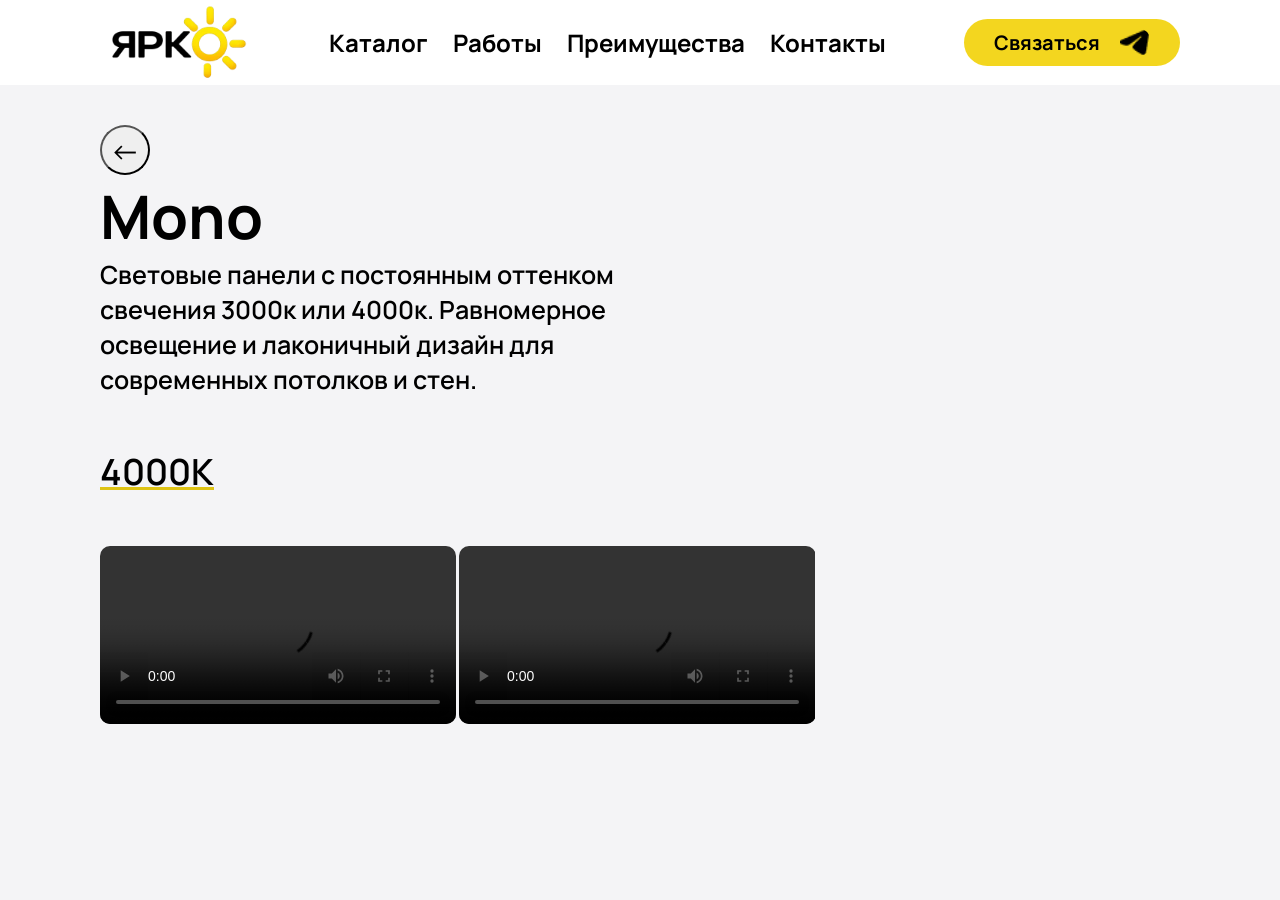
==== cct.html @ ed9c41a3 "Add files via upload" ====
<!DOCTYPE html>
<html lang="en">
<head>
    <meta charset="UTF-8">
    <meta name="viewport" content="width=device-width, initial-scale=1.0">
    <title>Mono-ярко</title>
    <link rel="stylesheet" href="css/addonList.css">
    <link rel="stylesheet" href="css/header.css">
</head>
<body>
    <div class="naviBar">
        <img src="mamka/logo.webp" alt="">
        <div class="selfer">
            <a href="#katalog">Каталог</a>
            <a href="#woork">Работы</a>
            <a href="#whyweeb">Преимущества</a>
            <a href="#contact">Контакты</a>
        </div>
        <a onclick="openModal()" style="text-decoration: none;"><button class="svaz"><p>Связаться</p><img src="mamka/telega.webp" alt=""></button></a>
    </div>

    <div class="naviPhone">
        <img src="mamka/logo.webp" alt="">
        <div style="display: flex; align-items: center; gap: 10px;">
            <a onclick="openModal()" style="text-decoration: none;"><button class="svaz"><p>Связаться</p><img src="mamka/telega.webp" alt=""></button></a>
            <button class="burger" onclick="document.getElementById('m').classList.add('open')">
                <span></span><span></span><span></span>
            </button>
        </div>
    </div>
    <div id="m" onclick="if(event.target===this) this.classList.remove('open')">
        <div class="menu">
            <span class="x" onclick="document.getElementById('m').classList.remove('open')">✕</span>
            <a href="#katalog">Каталог</a>
            <a href="#woork">Работы</a>
            <a href="#whyweeb">Преимущества</a>
            <a href="#contact">Контакты</a>
        </div>
    </div>




    <div class="paddington">
        <a href="index.html"><button class="btnBack"><-</button></a>
        <h1>Mono</h1>
        <p class="opiska">Световые панели с постоянным оттенком свечения 3000к или 4000к. Равномерное освещение и лаконичный дизайн для современных потолков и стен.</p>
        <p class="kilolumen">4000K</p>

        <div class="photos">
            <video src="mamka\work\cct\1.webm" controls></video>
            <video src="mamka\work\cct\2.webm" controls></video>
        </div>

</body>
</html>


<script>
document.addEventListener('click', e => {
  if (e.target.tagName !== 'IMG' || !e.target.closest('.photos')) return;
  const ov = document.createElement('div');
  ov.style.cssText = 'position:fixed;inset:0;background:rgba(0,0,0,.9);display:flex;align-items:center;justify-content:center;z-index:9999;cursor:zoom-out';
  const big = document.createElement('img');
  big.src = e.target.src;
  big.style.cssText = 'max-width:100vw;max-height:100vh';
  ov.appendChild(big);
  ov.onclick = () => ov.remove();
  document.body.appendChild(ov);
});
</script>
---- css/addonList.css ----
@import url('https://fonts.googleapis.com/css2?family=Manrope:wght@200..800&display=swap');

html, body{
    overflow-x: hidden;
    background-color: #F4F4F6;
    scroll-behavior: smooth;
    touch-action: manipulation;
}

*{
    font-family: "Manrope", sans-serif;
    margin: 0;
    padding: 0;
}

.paddington{
    padding: 40px 100px;
}

.btnBack{
    width: 50px;
    height: 50px;
    font-size: 30px;
    border-radius: 50px;
}


img{
    border-radius: 10px;
    cursor: pointer;
    transition: all 0.3s;
    width: 33%;
}

img:hover{
    transform: scale(1.03);
}

video{
    border-radius: 10px;
    cursor: pointer;
    transition: all 0.3s;
    width: 33%;
}

h1{
    font-size: 60px;
}


.opiska{
    font-size: 25px;
    font-weight: 600;
    width: 600px;
}


.kilolumen{
    font-size: 36px;
    font-weight: 600;
    text-decoration: underline #DEC313;
    margin: 50px 0;
}



@media (max-width: 768px) {
    .paddington{
        padding: 40px 20px;
    }

    .btnBack{
        width: 50px;
        height: 50px;
        font-size: 30px;
        border-radius: 50px;
        color: black;
    }


    img{
        border-radius: 10px;
        cursor: pointer;
        transition: all 0.3s;
        width: 49%;
    }

    img:hover{
        transform: scale(1.03);
    }

    h1{
        margin-top: 20px;
        font-size: 30px;
    }

    .opiska{
        font-size: 15px;
        width: 300px;
    }


    .kilolumen{
        font-size: 25px;
        font-weight: 600;
        text-decoration: underline #DEC313;
        margin: 20px 0;
    }

    video{
        border-radius: 10px;
        cursor: pointer;
        transition: all 0.3s;
        width: 100%;
        background-color: rgb(208, 208, 208);
    }
}
---- css/header.css ----
.selfer {
    display: flex;
    flex-wrap: wrap;
    justify-content: space-between;
    gap: 25px;
}

.selfer a{
    font-size: 24px;
    font-weight: 700;
    color: black;
    text-decoration: none;
    display: block;
    box-sizing: border-box;
    transition: all 0.3s;
}

.selfer a:hover{
    color: #958419;
}

.naviBar{
    background-color: white;
    display: flex;
    justify-content: space-between;
    align-items: center;
    padding: 5px 100px;
}

.naviBar img{
    width: 150px;
}

.svaz{
    background-color: #F3D61F;
    color: black;
    display: flex;
    align-items: center;
    gap: 20px;
    font-size: 20px;
    font-weight: 700;
    border: none;
    padding: 10px 30px;
    border-radius: 50px;
    transition: all 0.3s;
    cursor: pointer;
}

.svaz:hover{
    background-color: #d5bd1c;
}

.svaz img{
    width: 30px;
}

.naviPhone{
    display: none;
    align-items: center;
    justify-content: space-between;
    padding: 3px 30px;
}


.burger {
  background: none;
  border: none;
  cursor: pointer;
  display: flex;
  flex-direction: column;
  gap: 5px;
  padding: 8px;
}
.burger span {
  display: block; width: 28px; height: 3px;
  background: #222; border-radius: 2px;
}

#m {
  position: fixed; inset: 0; background: rgba(0,0,0,.5);
  display: flex; justify-content: flex-end; z-index: 999;
  opacity: 0; visibility: hidden; transition: .3s;
}
#m.open { opacity: 1; visibility: visible; }

.menu {
  width: 70%; max-width: 300px; height: 100%;
  background: #fff; padding: 20px; box-sizing: border-box;
  display: flex; flex-direction: column; gap: 16px;
  transform: translateX(100%); transition: transform .3s;
}
#m.open .menu { transform: translateX(0); }

.menu a { text-decoration: none; color: #222; font-size: 20px; }
.x { align-self: flex-end; font-size: 28px; cursor: pointer; }




@media (max-width: 768px) {
    .naviBar{
        display: none;
    }
    .naviPhone{
        display: flex;
    }
    .svaz{
        gap: 5px;
        font-size: 15px;
        font-weight: 700;
        padding: 5px 30px;
        border-radius: 50px;
    }
    .svaz img{
        width: 15px !important;
        height: 15px !important;
    }
    .naviPhone img{
        width: 80px;
        height: 40px;
    }
    #telega{
        height: 40px;
        width: 80px;
    }
}
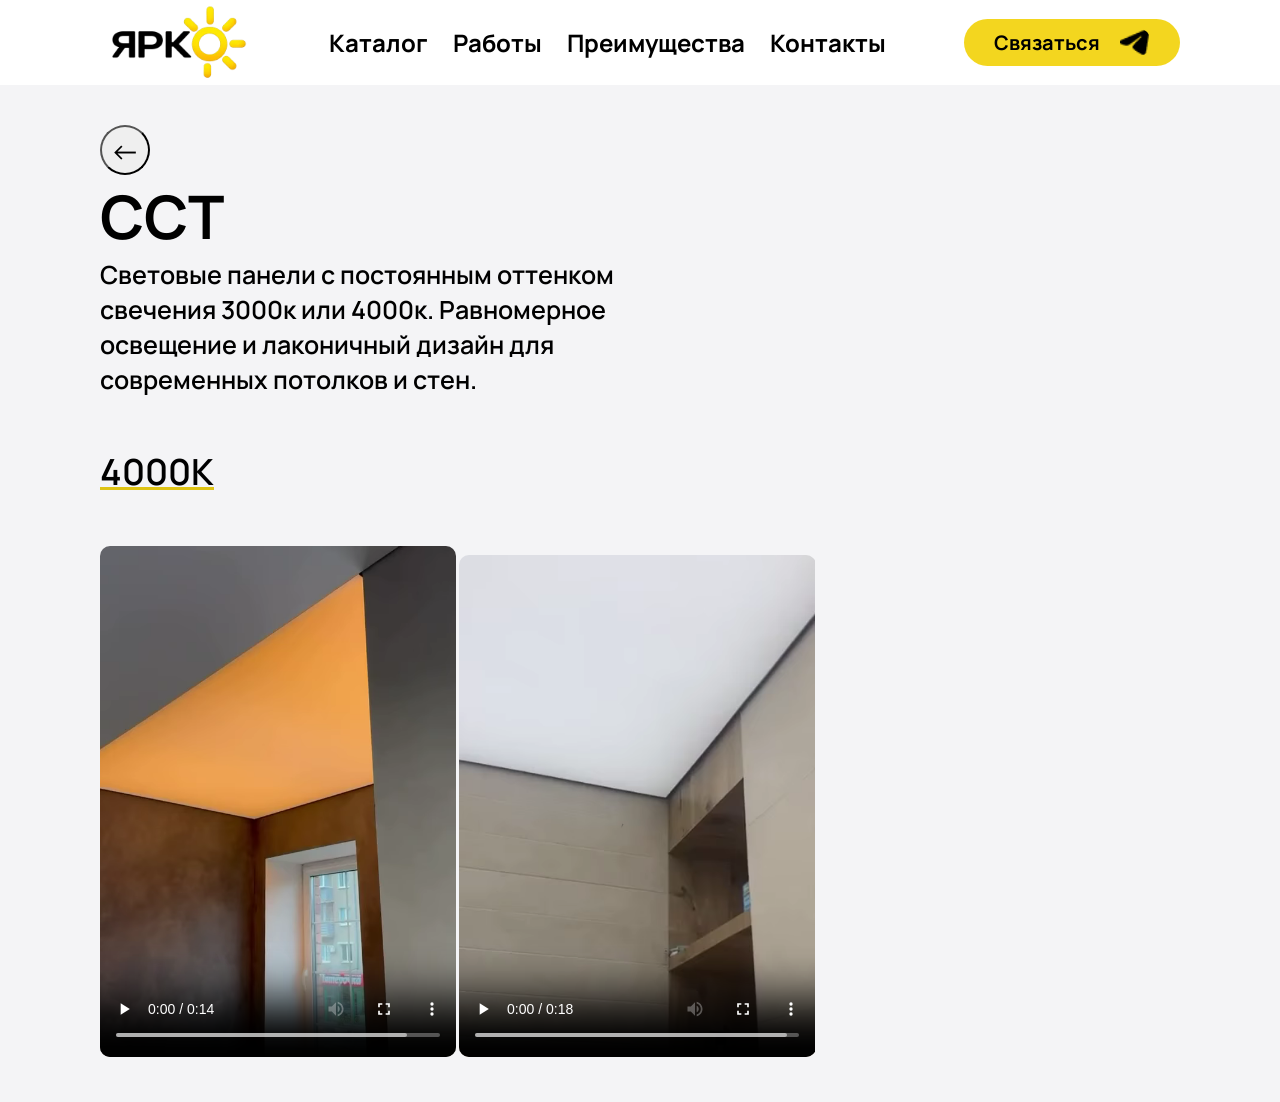
==== commit 81dfff92: "Add files via upload" ====
--- a/cct.html
+++ b/cct.html
@@ -11,10 +11,10 @@
     <div class="naviBar">
         <img src="mamka/logo.webp" alt="">
         <div class="selfer">
-            <a href="#katalog">Каталог</a>
-            <a href="#woork">Работы</a>
-            <a href="#whyweeb">Преимущества</a>
-            <a href="#contact">Контакты</a>
+            <a href="index.html#katalog">Каталог</a>
+            <a href="index.html#woork">Работы</a>
+            <a href="index.html#whyweeb">Преимущества</a>
+            <a href="index.html#contact">Контакты</a>
         </div>
         <a onclick="openModal()" style="text-decoration: none;"><button class="svaz"><p>Связаться</p><img src="mamka/telega.webp" alt=""></button></a>
     </div>
@@ -31,10 +31,10 @@
     <div id="m" onclick="if(event.target===this) this.classList.remove('open')">
         <div class="menu">
             <span class="x" onclick="document.getElementById('m').classList.remove('open')">✕</span>
-            <a href="#katalog">Каталог</a>
-            <a href="#woork">Работы</a>
-            <a href="#whyweeb">Преимущества</a>
-            <a href="#contact">Контакты</a>
+            <a href="index.html#katalog">Каталог</a>
+            <a href="index.html#woork">Работы</a>
+            <a href="index.html#whyweeb">Преимущества</a>
+            <a href="index.html#contact">Контакты</a>
         </div>
     </div>
 
@@ -42,8 +42,8 @@
 
 
     <div class="paddington">
-        <a href="index.html"><button class="btnBack"><-</button></a>
-        <h1>Mono</h1>
+        <a href="index.html#katalog"><button class="btnBack"><-</button></a>
+        <h1>CCT</h1>
         <p class="opiska">Световые панели с постоянным оттенком свечения 3000к или 4000к. Равномерное освещение и лаконичный дизайн для современных потолков и стен.</p>
         <p class="kilolumen">4000K</p>
 
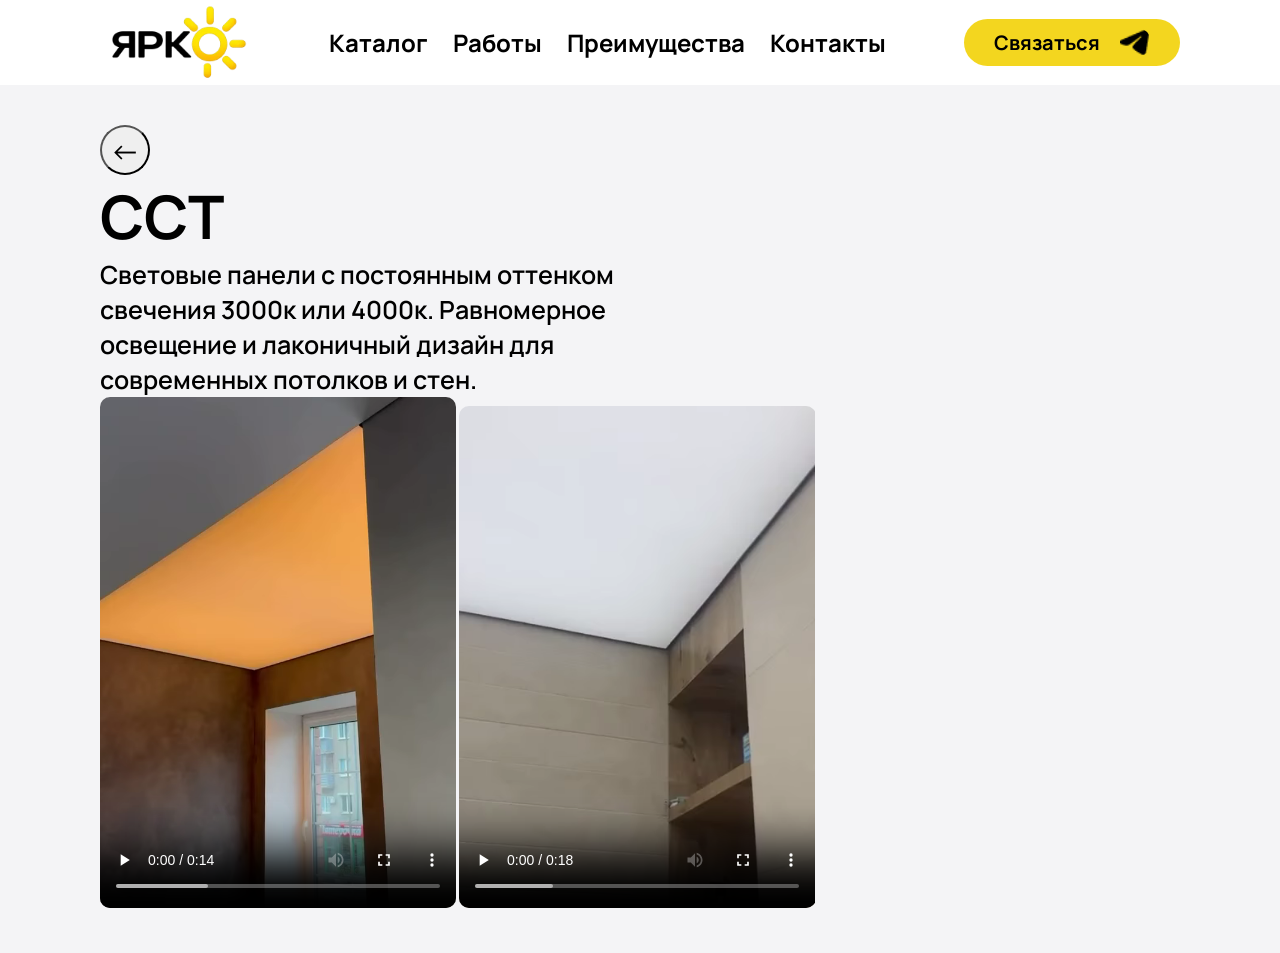
==== commit 5c15d0cc: "Add files via upload" ====
--- a/cct.html
+++ b/cct.html
@@ -45,7 +45,6 @@
         <a href="index.html#katalog"><button class="btnBack"><-</button></a>
         <h1>CCT</h1>
         <p class="opiska">Световые панели с постоянным оттенком свечения 3000к или 4000к. Равномерное освещение и лаконичный дизайн для современных потолков и стен.</p>
-        <p class="kilolumen">4000K</p>
 
         <div class="photos">
             <video src="mamka\work\cct\1.webm" controls></video>
